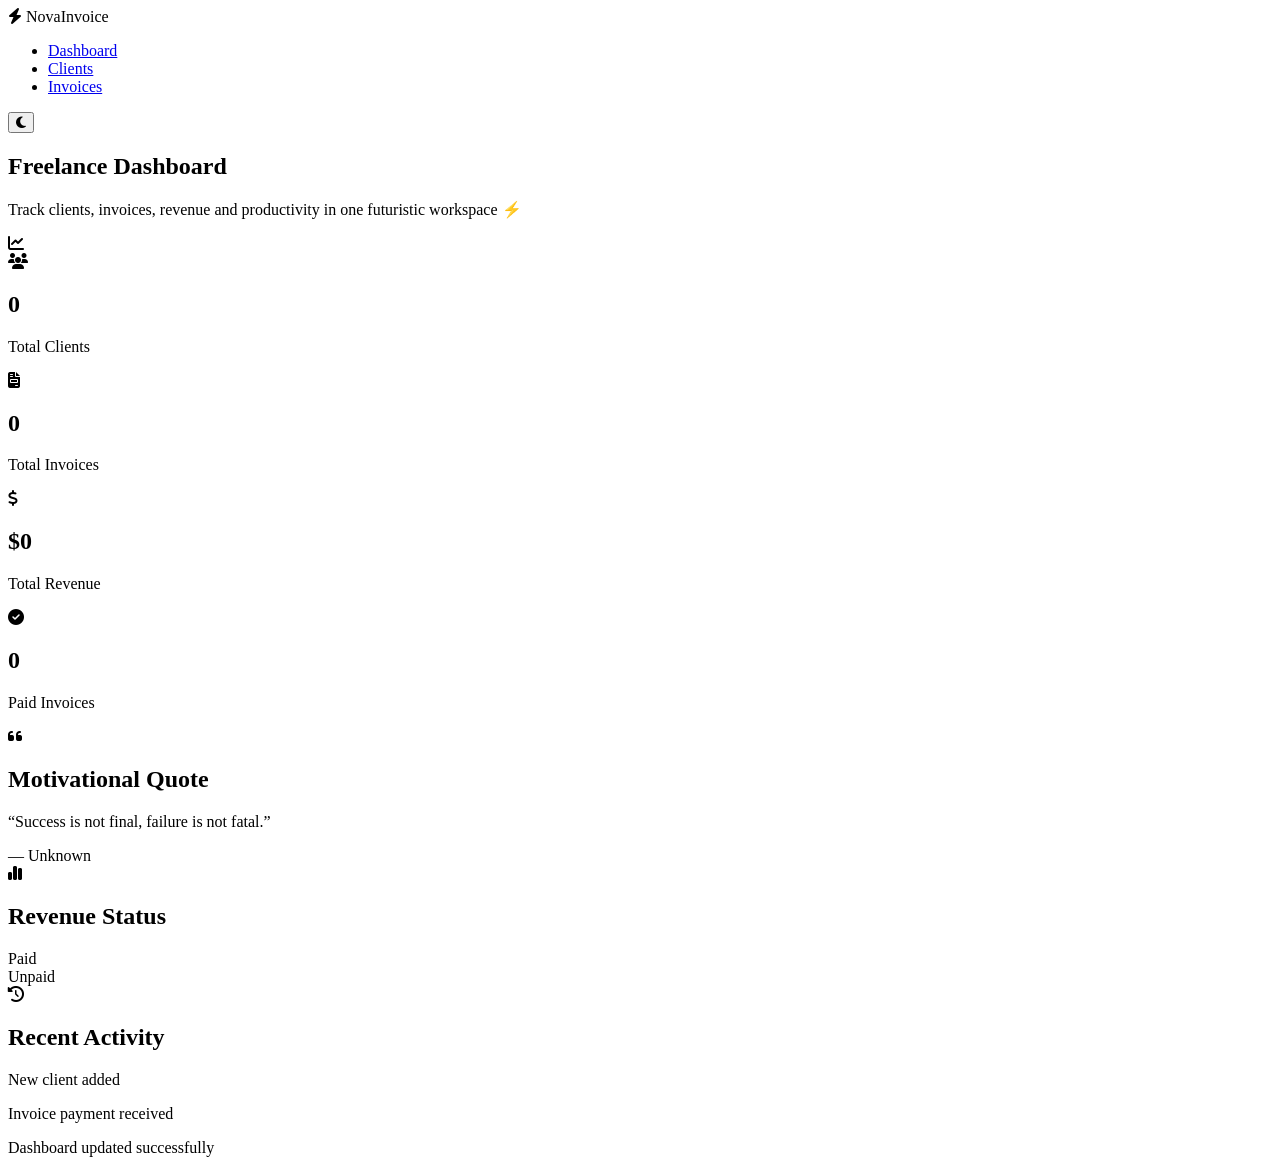
==== index.html @ 399e91ab "Add files via upload" ====
<!DOCTYPE html>
<html lang="en">
<head>
  <meta charset="UTF-8" />
  <meta name="viewport" content="width=device-width, initial-scale=1.0"/>

  <title>InvoiceFlow | Freelance Manager</title>

  <link rel="stylesheet" href="css/style.css">

  <link
    rel="stylesheet"
    href="https://cdnjs.cloudflare.com/ajax/libs/font-awesome/6.5.1/css/all.min.css"
  />
</head>
<body>

  <!-- Background Glow -->
  <div class="bg-glow glow1"></div>
  <div class="bg-glow glow2"></div>

  <!-- Navbar -->
  <nav class="navbar">

    <div class="logo">
      <i class="fa-solid fa-bolt"></i>
      NovaInvoice
    </div>

    <ul class="nav-links">
      <li><a class="active" href="index.html">Dashboard</a></li>
      <li><a href="client.html">Clients</a></li>
      <li><a href="invoice.html">Invoices</a></li>
    </ul>

    <button id="themeToggle">
      <i class="fa-solid fa-moon"></i>
    </button>

  </nav>

  <!-- Main -->
  <main class="container">

    <!-- Hero -->
    <section class="dashboard-hero">

      <div class="hero-text">
        <h1>Freelance Dashboard</h1>

        <p>
          Track clients, invoices, revenue and productivity in one futuristic workspace ⚡
        </p>
      </div>

      <div class="hero-icon">
        <i class="fa-solid fa-chart-line"></i>
      </div>

    </section>

    <!-- Stats Cards -->
    <section class="stats-grid">

      <div class="dashboard-card">
        <div class="card-icon blue">
          <i class="fa-solid fa-users"></i>
        </div>

        <div>
          <h2 id="totalClients">0</h2>
          <p>Total Clients</p>
        </div>
      </div>

      <div class="dashboard-card">
        <div class="card-icon pink">
          <i class="fa-solid fa-file-invoice"></i>
        </div>

        <div>
          <h2 id="totalInvoices">0</h2>
          <p>Total Invoices</p>
        </div>
      </div>

      <div class="dashboard-card">
        <div class="card-icon green">
          <i class="fa-solid fa-dollar-sign"></i>
        </div>

        <div>
          <h2 id="totalRevenue">$0</h2>
          <p>Total Revenue</p>
        </div>
      </div>

      <div class="dashboard-card">
        <div class="card-icon orange">
          <i class="fa-solid fa-circle-check"></i>
        </div>

        <div>
          <h2 id="paidInvoices">0</h2>
          <p>Paid Invoices</p>
        </div>
      </div>

    </section>

    <!-- Dashboard Grid -->
    <section class="dashboard-grid">

      <!-- Quote Card -->
      <div class="quote-card">

        <div class="card-title">
          <i class="fa-solid fa-quote-left"></i>
          <h2>Motivational Quote</h2>
        </div>

        <div class="quote-content">

          <p id="quoteText">
            “Success is not final, failure is not fatal.”
          </p>

          <span id="quoteAuthor">
            — Unknown
          </span>

        </div>

      </div>

      <!-- Revenue Card -->
      <div class="revenue-card">

        <div class="card-title">
          <i class="fa-solid fa-chart-simple"></i>
          <h2>Revenue Status</h2>
        </div>

        <div class="progress-wrapper">

          <div class="progress-box">
            <span>Paid</span>
            <div class="progress-bar">
              <div class="progress paid-progress"></div>
            </div>
          </div>

          <div class="progress-box">
            <span>Unpaid</span>
            <div class="progress-bar">
              <div class="progress unpaid-progress"></div>
            </div>
          </div>

        </div>

      </div>

    </section>

    <!-- Recent Activity -->
    <section class="activity-card">

      <div class="card-title">
        <i class="fa-solid fa-clock-rotate-left"></i>
        <h2>Recent Activity</h2>
      </div>

      <div class="activity-list">

        <div class="activity-item">
          <div class="activity-dot"></div>
          <p>New client added</p>
        </div>

        <div class="activity-item">
          <div class="activity-dot"></div>
          <p>Invoice payment received</p>
        </div>

        <div class="activity-item">
          <div class="activity-dot"></div>
          <p>Dashboard updated successfully</p>
        </div>

      </div>

    </section>

  </main>

  <script src="js/main.js"></script>

</body>
</html>
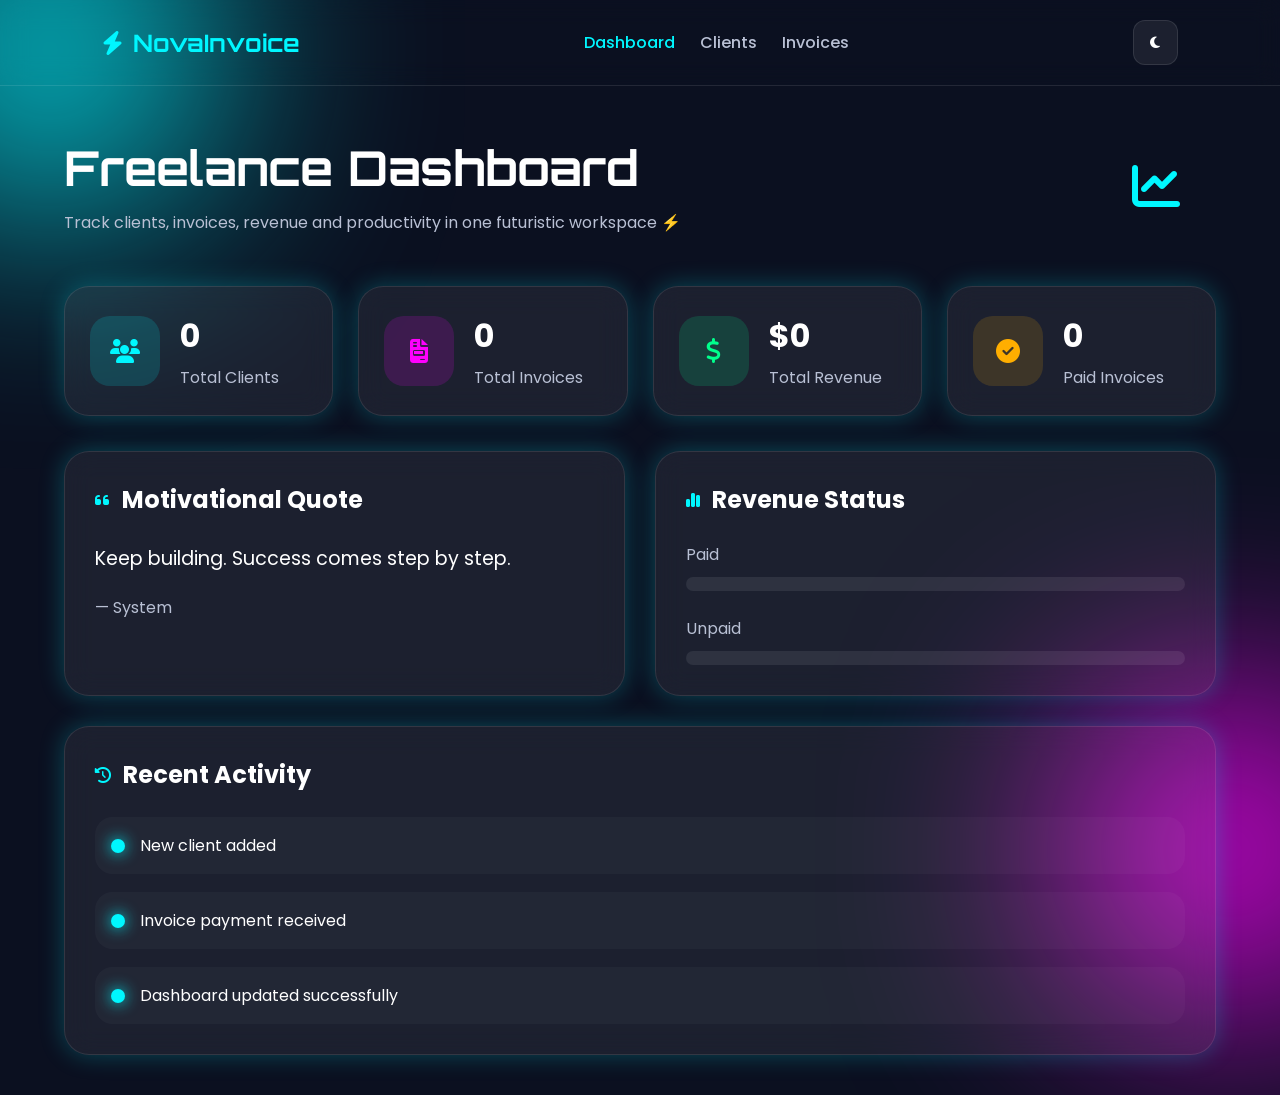
==== commit d4c5f814: "index.html" ====
--- a/index.html
+++ b/index.html
@@ -6,7 +6,7 @@
 
   <title>InvoiceFlow | Freelance Manager</title>
 
-  <link rel="stylesheet" href="css/style.css">
+  <link rel="stylesheet" href="style.css">
 
   <link
     rel="stylesheet"
@@ -194,7 +194,7 @@
 
   </main>
 
-  <script src="js/main.js"></script>
+  <script src="main.js"></script>
 
 </body>
-</html>+</html>
--- a/style.css
+++ b/style.css
@@ -0,0 +1,663 @@
+@import url('https://fonts.googleapis.com/css2?family=Orbitron:wght@400;600;700&family=Poppins:wght@300;400;500;600&display=swap');
+
+:root{
+  --bg:#0b1020;
+  --card:rgba(255,255,255,0.07);
+  --text:#ffffff;
+  --secondary:#b9c0d4;
+  --border:rgba(255,255,255,0.1);
+
+  --primary:#00f7ff;
+  --pink:#ff00ff;
+
+  --shadow:0 0 25px rgba(0,247,255,0.25);
+}
+
+body.light{
+  --bg:#f5f7ff;
+  --card:rgba(255,255,255,0.8);
+  --text:#111827;
+  --secondary:#4b5563;
+  --border:rgba(0,0,0,0.08);
+}
+
+*{
+  margin:0;
+  padding:0;
+  box-sizing:border-box;
+}
+
+body{
+  font-family:'Poppins',sans-serif;
+  background:var(--bg);
+  color:var(--text);
+  min-height:100vh;
+  overflow-x:hidden;
+  transition:0.3s;
+}
+
+/* GLOW BACKGROUND */
+
+.bg-glow{
+  position:fixed;
+  width:300px;
+  height:300px;
+  border-radius:50%;
+  filter:blur(120px);
+  z-index:-1;
+}
+
+.glow1{
+  background:#00f7ff;
+  top:-100px;
+  left:-100px;
+}
+
+.glow2{
+  background:#ff00ff;
+  bottom:-100px;
+  right:-100px;
+}
+
+/* NAVBAR */
+
+.navbar{
+  width:100%;
+  display:flex;
+  justify-content:space-between;
+  align-items:center;
+  padding:20px 8%;
+  backdrop-filter:blur(12px);
+  border-bottom:1px solid var(--border);
+  position:sticky;
+  top:0;
+  z-index:100;
+}
+
+.logo{
+  font-size:1.5rem;
+  font-weight:700;
+  font-family:'Orbitron',sans-serif;
+  color:var(--primary);
+  display:flex;
+  align-items:center;
+  gap:10px;
+}
+
+.nav-links{
+  display:flex;
+  list-style:none;
+  gap:25px;
+}
+
+.nav-links a{
+  text-decoration:none;
+  color:var(--secondary);
+  transition:0.3s;
+  font-weight:500;
+}
+
+.nav-links a:hover,
+.nav-links .active{
+  color:var(--primary);
+}
+
+#themeToggle{
+  width:45px;
+  height:45px;
+  border:none;
+  border-radius:12px;
+  background:var(--card);
+  color:var(--text);
+  border:1px solid var(--border);
+  cursor:pointer;
+  transition:0.3s;
+}
+
+#themeToggle:hover{
+  transform:scale(1.08);
+  box-shadow:var(--shadow);
+}
+
+
+/* MAIN CONTAINER */
+
+.container{
+  width:90%;
+  max-width:1400px;
+  margin:auto;
+  padding:40px 0;
+}
+
+/* COMMON CARD */
+
+.form-card,
+.table-card,
+.quote-card,
+.revenue-card,
+.activity-card,
+.dashboard-card,
+.invoice-form-card,
+.invoice-table-card,
+.invoice-status-card,
+.stats-card,
+.mini-card{
+  background:var(--card);
+  border:1px solid var(--border);
+  border-radius:25px;
+  backdrop-filter:blur(14px);
+  box-shadow:var(--shadow);
+}
+
+
+/* INPUTS */
+
+.input-grid{
+  display:grid;
+  grid-template-columns:repeat(auto-fit,minmax(240px,1fr));
+  gap:20px;
+}
+
+.input-box{
+  display:flex;
+  flex-direction:column;
+}
+
+.input-box label{
+  margin-bottom:8px;
+  color:var(--secondary);
+}
+
+.input-box input,
+textarea,
+select{
+  background:rgba(255,255,255,0.05);
+  border:1px solid var(--border);
+  padding:14px;
+  border-radius:15px;
+  color:var(--text);
+  outline:none;
+  transition:0.3s;
+  font-family:'Poppins',sans-serif;
+}
+
+.input-box input:focus,
+textarea:focus,
+select:focus{
+  border-color:var(--primary);
+  box-shadow:0 0 15px rgba(0,247,255,0.3);
+}
+
+textarea{
+  resize:none;
+}
+
+/* BUTTONS */
+
+.add-btn,
+.invoice-btn{
+  margin-top:25px;
+  padding:14px 24px;
+  border:none;
+  border-radius:15px;
+  background:linear-gradient(135deg,#00f7ff,#ff00ff);
+  color:white;
+  font-weight:600;
+  cursor:pointer;
+  transition:0.3s;
+}
+
+.add-btn:hover,
+.invoice-btn:hover{
+  transform:translateY(-3px);
+  box-shadow:0 0 25px rgba(255,0,255,0.4);
+}
+
+/* TABLE */
+
+.table-wrapper{
+  overflow-x:auto;
+}
+
+table{
+  width:100%;
+  border-collapse:collapse;
+}
+
+thead{
+  background:rgba(255,255,255,0.05);
+}
+
+th,
+td{
+  padding:18px;
+  text-align:left;
+}
+
+th{
+  color:var(--primary);
+}
+
+tbody tr{
+  border-top:1px solid var(--border);
+  transition:0.3s;
+}
+
+tbody tr:hover{
+  background:rgba(255,255,255,0.04);
+}
+
+.table-header{
+  display:flex;
+  justify-content:space-between;
+  align-items:center;
+  gap:20px;
+  margin-bottom:20px;
+}
+
+.table-header input{
+  padding:12px 16px;
+  border-radius:14px;
+  border:1px solid var(--border);
+  background:rgba(255,255,255,0.05);
+  color:var(--text);
+  outline:none;
+}
+
+/* ACTION BUTTONS */
+
+.action-btn{
+  border:none;
+  padding:10px 14px;
+  border-radius:12px;
+  cursor:pointer;
+  color:white;
+  margin-right:8px;
+  transition:0.3s;
+}
+
+.edit-btn{
+  background:#00b894;
+}
+
+.delete-btn{
+  background:#ff3b5c;
+}
+
+.action-btn:hover{
+  transform:scale(1.08);
+}
+
+/* DASHBOARD */
+
+.dashboard-hero{
+  display:flex;
+  justify-content:space-between;
+  align-items:center;
+  gap:20px;
+  margin-bottom:40px;
+}
+
+.hero-text h1{
+  font-size:3rem;
+  font-family:'Orbitron',sans-serif;
+  margin-bottom:12px;
+}
+
+.hero-text p{
+  color:var(--secondary);
+}
+
+.hero-icon{
+  width:120px;
+  height:120px;
+  border-radius:30px;
+  display:flex;
+  align-items:center;
+  justify-content:center;
+  font-size:3rem;
+  color:var(--primary);
+}
+
+.stats-grid{
+  display:grid;
+  grid-template-columns:repeat(auto-fit,minmax(240px,1fr));
+  gap:25px;
+  margin-bottom:35px;
+}
+
+.dashboard-card{
+  padding:25px;
+  display:flex;
+  align-items:center;
+  gap:20px;
+  transition:0.3s;
+}
+
+.dashboard-card:hover{
+  transform:translateY(-6px);
+}
+
+.card-icon{
+  width:70px;
+  height:70px;
+  border-radius:20px;
+  display:flex;
+  align-items:center;
+  justify-content:center;
+  font-size:1.5rem;
+}
+
+.blue{
+  background:rgba(0,247,255,0.15);
+  color:#00f7ff;
+}
+
+.pink{
+  background:rgba(255,0,255,0.15);
+  color:#ff00ff;
+}
+
+.green{
+  background:rgba(0,255,140,0.15);
+  color:#00ff8c;
+}
+
+.orange{
+  background:rgba(255,174,0,0.15);
+  color:#ffae00;
+}
+
+.dashboard-card h2{
+  font-size:2rem;
+  margin-bottom:5px;
+}
+
+.dashboard-card p{
+  color:var(--secondary);
+}
+
+.dashboard-grid{
+  display:grid;
+  grid-template-columns:1fr 1fr;
+  gap:30px;
+  margin-bottom:30px;
+}
+
+.quote-card,
+.revenue-card,
+.activity-card{
+  padding:30px;
+}
+
+.card-title{
+  display:flex;
+  align-items:center;
+  gap:12px;
+  margin-bottom:25px;
+}
+
+.card-title i{
+  color:var(--primary);
+}
+
+.quote-content{
+  display:flex;
+  flex-direction:column;
+  gap:18px;
+}
+
+.quote-content p{
+  font-size:1.2rem;
+  line-height:1.8;
+}
+
+.quote-content span{
+  color:var(--secondary);
+}
+
+/* Progress */
+
+.progress-wrapper{
+  display:flex;
+  flex-direction:column;
+  gap:25px;
+}
+
+.progress-box{
+  display:flex;
+  flex-direction:column;
+  gap:10px;
+}
+
+.progress-box span{
+  color:var(--secondary);
+}
+
+.progress-bar{
+  width:100%;
+  height:14px;
+  background:rgba(255,255,255,0.08);
+  border-radius:30px;
+  overflow:hidden;
+}
+
+.progress{
+  height:100%;
+  border-radius:30px;
+}
+
+.paid-progress{
+  width:75%;
+  background:linear-gradient(90deg,#00f7ff,#00ff8c);
+}
+
+.unpaid-progress{
+  width:35%;
+  background:linear-gradient(90deg,#ff00ff,#ff3b5c);
+}
+
+/* Activity */
+
+.activity-list{
+  display:flex;
+  flex-direction:column;
+  gap:18px;
+}
+
+.activity-item{
+  display:flex;
+  align-items:center;
+  gap:15px;
+  padding:16px;
+  border-radius:18px;
+  background:rgba(255,255,255,0.03);
+}
+
+.activity-dot{
+  width:14px;
+  height:14px;
+  border-radius:50%;
+  background:var(--primary);
+  box-shadow:0 0 15px var(--primary);
+}
+
+/* CLIENT PAGE */
+
+.hero{
+  display:flex;
+  justify-content:space-between;
+  align-items:center;
+  gap:20px;
+  margin-bottom:35px;
+}
+
+.hero h1{
+  font-size:3rem;
+  font-family:'Orbitron',sans-serif;
+  margin-bottom:10px;
+}
+
+.hero p{
+  color:var(--secondary);
+}
+
+.stats-card{
+  padding:25px;
+  min-width:220px;
+  text-align:center;
+}
+
+.stats-card h2{
+  font-size:3rem;
+  color:var(--primary);
+}
+
+.form-card,
+.table-card{
+  padding:30px;
+  margin-bottom:30px;
+}
+
+/* INVOICE PAGE */
+
+.invoice-hero{
+  display:flex;
+  justify-content:space-between;
+  align-items:center;
+  gap:20px;
+  margin-bottom:35px;
+}
+
+.invoice-hero h1{
+  font-size:3rem;
+  font-family:'Orbitron',sans-serif;
+  margin-bottom:12px;
+}
+
+.invoice-hero p{
+  color:var(--secondary);
+}
+
+.invoice-status-card{
+  padding:25px;
+  min-width:220px;
+  text-align:center;
+}
+
+.invoice-status-card h2{
+  font-size:3rem;
+  color:var(--primary);
+}
+
+.invoice-form-card,
+.invoice-table-card{
+  padding:30px;
+  margin-bottom:30px;
+}
+
+.invoice-stats-grid{
+  display:grid;
+  grid-template-columns:repeat(auto-fit,minmax(220px,1fr));
+  gap:25px;
+  margin-bottom:30px;
+}
+
+.mini-card{
+  padding:25px;
+  text-align:center;
+  transition:0.3s;
+}
+
+.mini-card:hover{
+  transform:translateY(-5px);
+}
+
+.mini-card h2{
+  font-size:2.4rem;
+  color:var(--primary);
+  margin-bottom:10px;
+}
+
+.mini-card p{
+  color:var(--secondary);
+}
+
+/* Status */
+
+.status{
+  padding:8px 16px;
+  border-radius:30px;
+  font-size:0.9rem;
+  font-weight:600;
+}
+
+.paid{
+  background:rgba(0,255,140,0.15);
+  color:#00ff8c;
+}
+
+.unpaid{
+  background:rgba(255,0,98,0.15);
+  color:#ff3b62;
+}
+
+/* RESPONSIVE */
+
+@media(max-width:900px){
+
+  .dashboard-grid{
+    grid-template-columns:1fr;
+  }
+
+  .dashboard-hero,
+  .hero,
+  .invoice-hero{
+    flex-direction:column;
+    align-items:flex-start;
+  }
+
+  .hero-text h1,
+  .hero h1,
+  .invoice-hero h1{
+    font-size:2.3rem;
+  }
+
+  .navbar{
+    flex-direction:column;
+    gap:20px;
+  }
+
+}
+
+@media(max-width:600px){
+
+  .container{
+    width:95%;
+  }
+
+  .dashboard-card{
+    flex-direction:column;
+    text-align:center;
+  }
+
+  .hero-icon{
+    width:90px;
+    height:90px;
+    font-size:2rem;
+  }
+
+  .form-card,
+  .table-card,
+  .invoice-form-card,
+  .invoice-table-card{
+    padding:20px;
+  }
+
+  th,
+  td{
+    padding:14px 10px;
+    font-size:0.9rem;
+  }
+
+}
